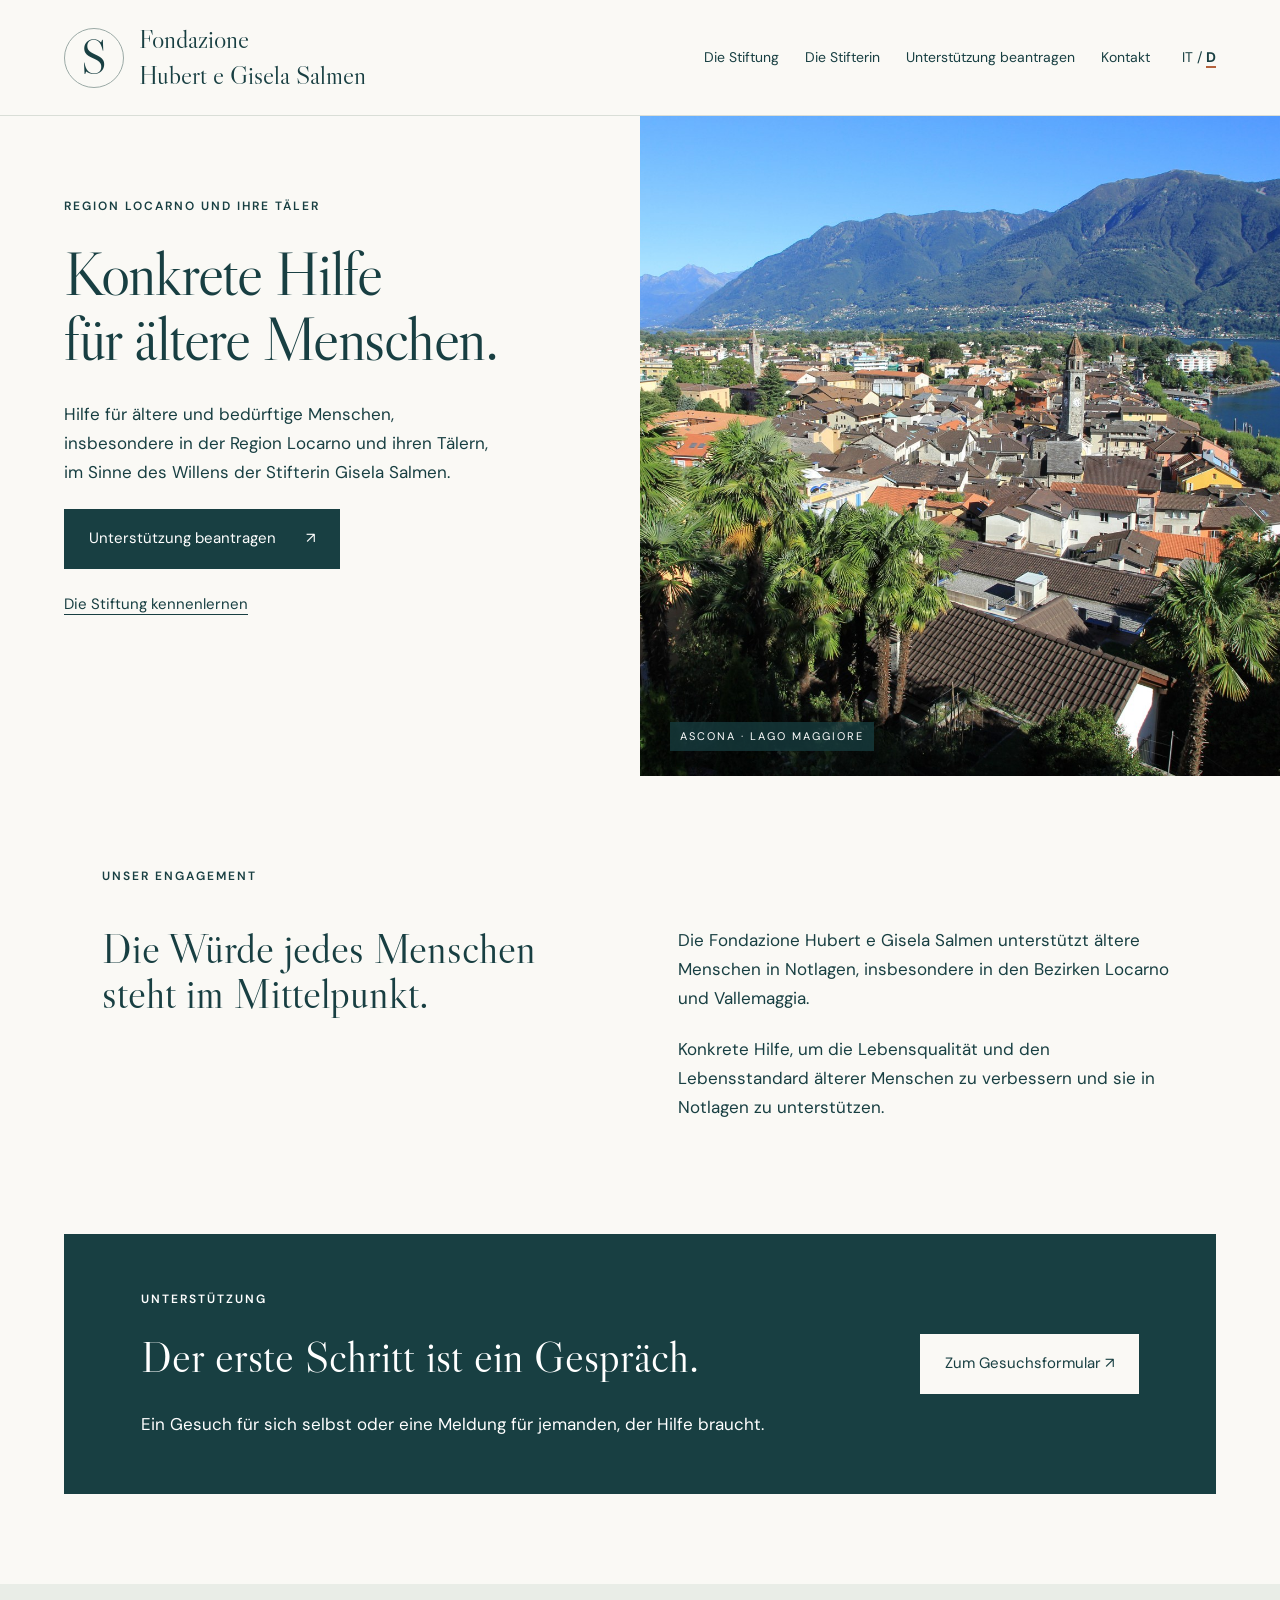
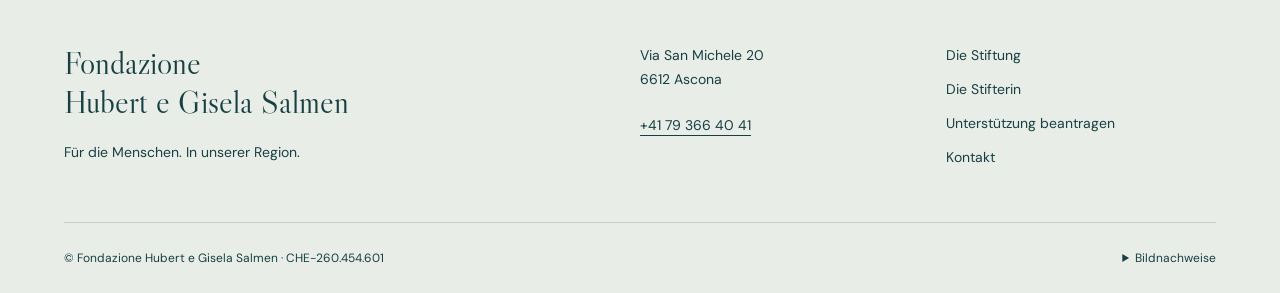
==== de/index.html @ 93e53511 "Add files via upload" ====
<!doctype html><html lang="de"><head><meta charset="utf-8"><meta name="viewport" content="width=device-width, initial-scale=1"><title>Stiftung Hubert e Gisela Salmen — Ascona</title><meta name="description" content="Unterstützung für ältere und bedürftige Menschen, insbesondere in den Bezirken Locarno und Vallemaggia."><link rel="icon" href="/assets/favicon.svg"><script src="/language.js"></script><link rel="stylesheet" href="/style.css?v=content-2"></head><body><a class="skip" href="#main">Zum Inhalt</a><header><a class="brand" href="/de/index.html?lang=de"><span class="monogram">S</span><span><span class="brand-title">Fondazione</span>Hubert e Gisela Salmen</span></a><nav aria-label="Hauptnavigation"><a href="/de/fondazione.html" >Die Stiftung</a><a href="/de/fondatrice.html" >Die Stifterin</a><a href="/de/sostegno.html" >Unterstützung beantragen</a><a href="/de/contatti.html" >Kontakt</a></nav><a class="language" href="/index.html" lang="it" aria-label="Italiano"><span class="">IT</span><span> / </span><span class="active">D</span></a></header><main id="main"><section class="hero"><div class="hero-copy"><p class="eyebrow">REGION LOCARNO UND IHRE TÄLER</p><h1>Konkrete Hilfe<br>für ältere Menschen.</h1><p>Hilfe für ältere und bedürftige Menschen, insbesondere in der Region Locarno und ihren Tälern, im Sinne des Willens der Stifterin Gisela Salmen.</p><a class="button" href="/de/sostegno.html">Unterstützung beantragen <span>↗</span></a><a class="text-link" href="/de/fondazione.html">Die Stiftung kennenlernen</a></div><figure><img src="/assets/ascona-panorama.jpg" alt="Panoramablick auf Asconas Uferpromenade"><figcaption>ASCONA · LAGO MAGGIORE</figcaption></figure></section><section class="intro"><p class="eyebrow">UNSER ENGAGEMENT</p><h2>Die Würde jedes Menschen<br>steht im Mittelpunkt.</h2><div><p>Die Fondazione Hubert e Gisela Salmen unterstützt ältere Menschen in Notlagen, insbesondere in den Bezirken Locarno und Vallemaggia.</p><p>Konkrete Hilfe, um die Lebensqualität und den Lebensstandard älterer Menschen zu verbessern und sie in Notlagen zu unterstützen.</p></div></section><section class="band"><div><p class="eyebrow">UNTERSTÜTZUNG</p><h2>Der erste Schritt ist ein Gespräch.</h2><p>Ein Gesuch für sich selbst oder eine Meldung für jemanden, der Hilfe braucht.</p></div><a class="button light" href="/de/sostegno.html">Zum Gesuchsformular ↗</a></section></main><footer><div><a class="footer-brand" href="/de/index.html?lang=de">Fondazione<br>Hubert e Gisela Salmen</a><p>Für die Menschen. In unserer Region.</p></div><div><p>Via San Michele 20<br>6612 Ascona</p><a href="tel:+41793664041">+41 79 366 40 41</a></div><div><a href="/de/fondazione.html">Die Stiftung</a><a href="/de/fondatrice.html">Die Stifterin</a><a href="/de/sostegno.html">Unterstützung beantragen</a><a href="/de/contatti.html">Kontakt</a></div><div class="footer-bottom"><span>© Fondazione Hubert e Gisela Salmen · CHE-260.454.601</span><details><summary>Bildnachweise</summary><p><a href="https://commons.wikimedia.org/wiki/File:Ascona_Panorama.jpg">Ascona Panorama</a> · BjoernEisbaer · <a href="https://creativecommons.org/licenses/by-sa/3.0/">CC BY-SA 3.0</a>. <a href="https://commons.wikimedia.org/wiki/File:Ascona_via_Borgo.jpg">Ascona via Borgo</a> · David Hunt · <a href="https://creativecommons.org/licenses/by/2.0/">CC BY 2.0</a>. Bilder im Layout beschnitten.</p></details></div></footer></body></html>
---- style.css ----
@import url('https://fonts.googleapis.com/css2?family=DM+Sans:wght@400;500;600;700&family=Libre+Caslon+Display&display=swap');
:root{--ink:#183f42;--paper:#faf9f5;--accent:#b4623c;--line:#d9ded7}*{box-sizing:border-box}body{margin:0;background:var(--paper);color:var(--ink);font-family:'DM Sans',Arial,sans-serif;font-size:17px;line-height:1.7}a{color:inherit;text-underline-offset:5px}header{min-height:116px;padding:24px 5%;display:flex;gap:32px;align-items:center;border-bottom:1px solid var(--line)}.brand{display:flex;align-items:center;gap:15px;text-decoration:none;font-family:'Libre Caslon Display',Georgia,serif;font-size:26px;line-height:1.2}.brand small{display:block;font-family:'DM Sans',sans-serif;font-size:10px;letter-spacing:3px;margin-bottom:6px}.monogram{font-size:47px;border:1px solid #9baaa6;border-radius:50%;width:60px;height:60px;text-align:center;line-height:58px}nav{display:flex;gap:26px;margin-left:auto}nav a{font-size:14px;text-decoration:none}nav a:hover,nav a[aria-current]{text-decoration:underline}.language{white-space:nowrap;font-size:14px;text-decoration:none}.language .active{font-weight:700;border-bottom:2px solid var(--accent)}.hero{display:grid;grid-template-columns:1fr 1fr;min-height:660px}.hero-copy{padding:80px 10% 65px}.eyebrow{font-size:12px;font-weight:600;letter-spacing:2px;margin:0 0 25px}h1,h2{font-family:'Libre Caslon Display',Georgia,serif;font-weight:400;line-height:1.05;margin:0 0 30px}h1{font-size:clamp(48px,4.8vw,78px);letter-spacing:-1.5px}h2{font-size:clamp(36px,3.3vw,52px)}h3{font-size:19px;font-weight:500}p{margin:0 0 22px}.hero-copy>p:not(.eyebrow){max-width:440px}.button{display:inline-flex;justify-content:space-between;gap:30px;align-items:center;background:var(--ink);color:white;padding:17px 25px;text-decoration:none;border:0;font:inherit;font-size:15px;cursor:pointer}.button:hover{background:#286064}.text-link{display:block;font-size:15px;margin-top:23px}.hero figure{margin:0;position:relative;min-height:540px}.hero img{width:100%;height:100%;position:absolute;object-fit:cover}.hero figcaption{position:absolute;bottom:25px;left:30px;color:white;font-size:11px;letter-spacing:2px;background:#183f42bd;padding:5px 10px}.intro{padding:90px 8%;display:grid;grid-template-columns:1fr 1fr;gap:15px 75px}.intro .eyebrow{grid-column:1/-1}.band{margin:0 5% 90px;padding:55px 6%;background:var(--ink);color:white;display:flex;align-items:center;justify-content:space-between;gap:30px}.band h2{font-size:44px}.band p:last-child{margin:0}.light{background:var(--paper);color:var(--ink);white-space:nowrap}.page-heading{padding:75px 8% 45px;border-bottom:1px solid var(--line)}.lead{font-size:21px;max-width:730px}.article{max-width:1060px;margin:auto;padding:65px 35px 90px}.article>h2{margin-top:45px}.facts{display:grid;grid-template-columns:1fr 1fr;gap:45px;padding:40px 0;margin:25px 0;border-top:1px solid var(--line);border-bottom:1px solid var(--line)}.facts strong{font-size:30px;font-weight:400}.members{display:grid;grid-template-columns:repeat(3,1fr);gap:32px;margin:40px 0}.member h3{margin:16px 0 0}.member p{font-size:14px}.initials{display:flex;width:80px;height:80px;border-radius:50%;background:#e6ebe5;align-items:center;justify-content:center;font-family:Georgia,serif;font-size:25px;color:#526762}.note{font-size:14px;color:#596961}.founder{padding:80px 8%;display:grid;grid-template-columns:1fr 1fr;gap:80px}.founder figure{margin:0}.founder img{width:100%;height:600px;object-fit:cover}.founder figcaption{font-size:13px;margin-top:12px}.contact-grid{display:grid;grid-template-columns:1fr 1fr;gap:80px;padding:70px 8% 100px}.contact-panel{padding:45px;background:#e8ede7}.instructions{margin-bottom:55px}form{border-top:1px solid var(--line);padding-top:40px}form h2{font-size:38px}label{display:block;font-size:15px;font-weight:500;margin:22px 0 8px}input,textarea{width:100%;border:1px solid #99aba3;background:white;padding:13px;color:var(--ink);font:inherit;border-radius:0}textarea{resize:vertical}.field-grid{display:grid;grid-template-columns:1fr 1fr;gap:0 24px}fieldset{border:0;padding:20px 0;margin:20px 0}legend{font-size:24px}.signature{height:57px;border-bottom:1px solid #99aba3}.council{margin:35px 0;padding:20px;border:1px solid var(--line)}summary{cursor:pointer}footer{padding:60px 5% 25px;background:#e9ede7;display:grid;grid-template-columns:2fr 1fr 1fr;gap:35px;font-size:14px}.footer-brand{font-family:'Libre Caslon Display',Georgia,serif;font-size:32px;text-decoration:none;line-height:1.2;display:block;margin-bottom:20px}footer>div:nth-child(3)>a{display:block;margin-bottom:10px;text-decoration:none}.footer-bottom{grid-column:1/-1;border-top:1px solid #c6cec5;padding-top:25px;display:flex;justify-content:space-between;gap:30px;font-size:12px}.footer-bottom details{max-width:450px}.skip{position:absolute;top:-100px}.skip:focus{top:0;background:white;z-index:3;padding:12px}:focus-visible{outline:3px solid var(--accent);outline-offset:5px}@media(max-width:1100px){header{flex-wrap:wrap;gap:18px}nav{order:3;width:100%;justify-content:center}.language{margin-left:auto}.hero-copy{padding:65px 9%}.band{align-items:flex-start;flex-direction:column}}@media(max-width:700px){body{font-size:16px}header{padding:20px 6%}.brand{font-size:21px}.monogram{width:45px;height:45px;line-height:43px;font-size:34px}nav{gap:10px 20px;flex-wrap:wrap;justify-content:flex-start}nav a{font-size:14px}.hero,.intro,.founder,.contact-grid{grid-template-columns:1fr}.hero-copy{padding:50px 7%}.hero figure{min-height:390px}.intro{padding:55px 7%;gap:10px}.band{margin-bottom:50px;padding:35px 7%}.page-heading{padding:50px 7% 25px}.article{padding:35px 7% 55px}.facts{grid-template-columns:1fr;gap:20px}.members{grid-template-columns:1fr 1fr;gap:20px}.founder{padding:50px 7%;gap:30px}.founder img{height:430px}.contact-grid{padding:45px 7%;gap:25px}.contact-panel{padding:30px}.field-grid{grid-template-columns:1fr}footer{grid-template-columns:1fr 1fr;padding:40px 7%}footer>div:first-child{grid-column:1/-1}.footer-bottom{flex-direction:column;gap:12px}h1{font-size:53px}.button{max-width:100%}}@media print{body{background:white;color:black;font:11pt Arial;line-height:1.4}header,footer,.page-heading,.instructions,.no-print,.skip{display:none!important}.article{padding:0;max-width:none}form{border:0;padding:0}form h2{font-size:23pt}label{margin-top:12px}input,textarea{color:black;padding:7px;border:1px solid #999;font-size:11pt}textarea{resize:none;min-height:70px;height:auto}fieldset,.field-grid>div,.council{break-inside:avoid}.council{margin:20px 0}h2,legend{break-after:avoid}.signature{height:35px}@page{margin:16mm}}

.portrait-frame,.member .initials{display:flex;width:min(160px,100%);height:auto;aspect-ratio:1/1;border-radius:50%;overflow:hidden;position:relative;flex-shrink:0}
.portrait-frame .member-photo{display:block;position:absolute;inset:0;width:100%;height:100%;max-width:none;object-fit:cover;object-position:center 22%}
.member .initials{font-size:36px}
.member-photo[src*="bruno-minder"]{transform:scale(1.6);transform-origin:50% 22%}

/* Compact, touch-friendly layouts for phones and small tablets. */
@media screen and (max-width: 700px){
 header{padding:16px 20px 12px;gap:14px;min-height:0;display:grid;grid-template-columns:minmax(0,1fr) auto}
 .brand{min-width:0;gap:10px;font-size:clamp(18px,4.7vw,22px)}
 .brand small{font-size:9px;letter-spacing:2px}.monogram{flex:0 0 40px;width:40px;height:40px;line-height:38px;font-size:31px}
 .language{margin:0;padding:10px 0 10px 8px;min-height:44px;display:flex;align-items:center;gap:4px}
 nav{grid-column:1/-1;display:grid;grid-template-columns:1fr 1fr;gap:4px 12px;margin:0;width:100%}
 nav a{display:flex;align-items:center;min-height:44px;line-height:1.35;padding:8px 0;font-size:14px}
 h1{font-size:clamp(36px,10.8vw,48px);line-height:1.08;letter-spacing:-.8px;margin-bottom:22px;overflow-wrap:anywhere}
 h2,.band h2,form h2{font-size:clamp(30px,8.2vw,38px);line-height:1.14;overflow-wrap:anywhere}
 .eyebrow{font-size:11px;letter-spacing:1.4px;margin-bottom:18px}
 .hero{min-height:0}.hero-copy{padding:32px 24px}.hero-copy>p:not(.eyebrow){margin-bottom:24px}
 .hero figure{min-height:0;height:clamp(230px,68vw,360px)}.hero img{object-position:60% center}
 .hero figcaption{left:20px;bottom:16px}
 .button{width:100%;min-height:50px;gap:14px;padding:14px 18px;font-size:16px;line-height:1.4;white-space:normal;text-align:left}
 .button span{flex-shrink:0}.text-link{padding:8px 0;line-height:1.5;margin-top:12px}
 .intro{padding:42px 24px;gap:0}.intro h2{margin-bottom:24px}
 .band{margin:0 16px 42px;padding:30px 24px;gap:24px}.band h2{margin-bottom:18px}
 .page-heading{padding:34px 24px 22px}.lead{font-size:18px;line-height:1.6}
 .article{padding:32px 24px 48px}.article>h2{margin-top:28px}.article p,.contact-grid p{overflow-wrap:anywhere}
 .facts{padding:24px 0;gap:20px}.facts p:last-child{margin-bottom:0}
 .members{grid-template-columns:repeat(2,minmax(0,1fr));gap:28px 18px;margin:28px 0}
 .member{min-width:0}.portrait-frame,.member .initials{width:min(128px,100%)}
 .member h3{font-size:17px;line-height:1.35;margin-top:12px;overflow-wrap:anywhere}.member p{margin:4px 0 0}
 .founder{padding:36px 24px;gap:24px}.founder img{height:340px}
 .contact-grid{padding:32px 24px 48px;gap:28px}.contact-panel{padding:26px 20px}
 .field-grid{gap:0}fieldset{min-width:0}legend{font-size:21px;max-width:100%}
 input,textarea{font-size:16px;min-height:48px}label{font-size:16px;line-height:1.5}
 .council{padding:16px}.council summary{min-height:44px;line-height:1.5}
 footer{padding:36px 24px 24px;gap:24px;grid-template-columns:1fr}
 footer>div{min-width:0}.footer-brand{font-size:29px}footer>div:nth-child(3){display:grid;grid-template-columns:1fr 1fr;gap:4px 16px}
 footer>div:nth-child(3)>a{min-height:44px;display:flex;align-items:center;margin:0;line-height:1.4}
 .footer-bottom{font-size:13px;gap:14px}.footer-bottom details{max-width:100%;overflow-wrap:anywhere}.footer-bottom summary{padding:10px 0;min-height:44px}
}
@media screen and (min-width:701px) and (max-width:900px){
 .hero-copy{padding:48px 28px}.hero h1{font-size:46px}.founder,.contact-grid{gap:32px}.band .light{white-space:normal}
}

.brand-title{display:block;font:inherit;letter-spacing:inherit;margin-bottom:4px}
.donations{margin:32px 0;padding:24px;border:1px solid var(--line);background:#e9ede7}
.donations h3{margin-top:0}.donations .iban{margin-bottom:0;font-size:20px;letter-spacing:1px}
@media screen and (max-width:700px){.brand-title{font-size:inherit}.donations{padding:20px}}
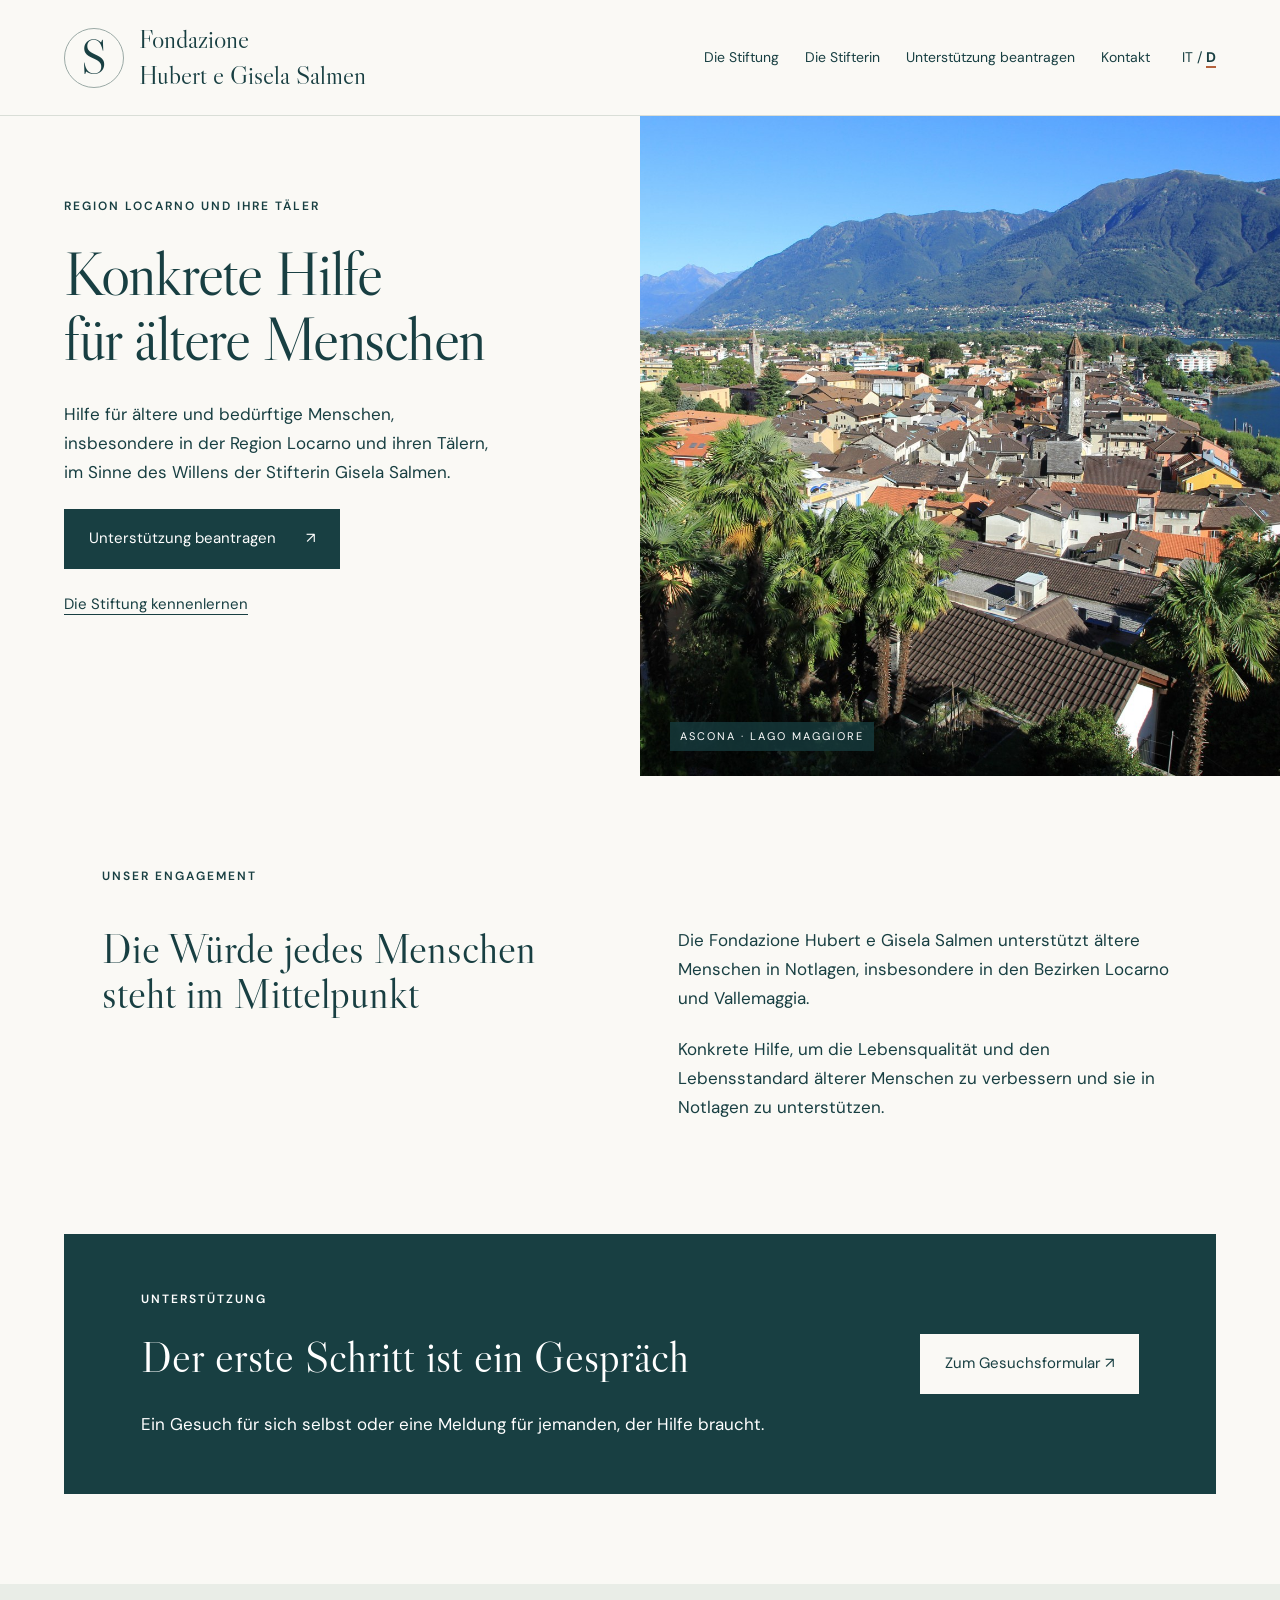
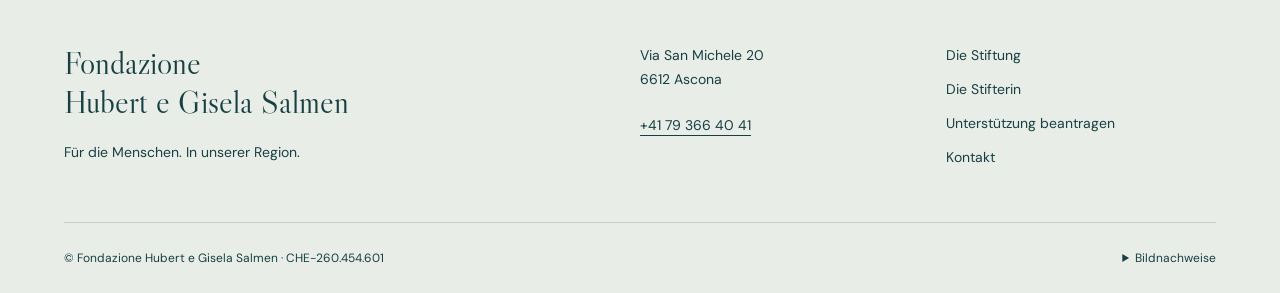
==== commit 0b687f8c: "Aggiorna testi e rimuove punteggiatura dai titoli" ====
--- a/de/index.html
+++ b/de/index.html
@@ -1 +1,173 @@
-<!doctype html><html lang="de"><head><meta charset="utf-8"><meta name="viewport" content="width=device-width, initial-scale=1"><title>Stiftung Hubert e Gisela Salmen — Ascona</title><meta name="description" content="Unterstützung für ältere und bedürftige Menschen, insbesondere in den Bezirken Locarno und Vallemaggia."><link rel="icon" href="/assets/favicon.svg"><script src="/language.js"></script><link rel="stylesheet" href="/style.css?v=content-2"></head><body><a class="skip" href="#main">Zum Inhalt</a><header><a class="brand" href="/de/index.html?lang=de"><span class="monogram">S</span><span><span class="brand-title">Fondazione</span>Hubert e Gisela Salmen</span></a><nav aria-label="Hauptnavigation"><a href="/de/fondazione.html" >Die Stiftung</a><a href="/de/fondatrice.html" >Die Stifterin</a><a href="/de/sostegno.html" >Unterstützung beantragen</a><a href="/de/contatti.html" >Kontakt</a></nav><a class="language" href="/index.html" lang="it" aria-label="Italiano"><span class="">IT</span><span> / </span><span class="active">D</span></a></header><main id="main"><section class="hero"><div class="hero-copy"><p class="eyebrow">REGION LOCARNO UND IHRE TÄLER</p><h1>Konkrete Hilfe<br>für ältere Menschen.</h1><p>Hilfe für ältere und bedürftige Menschen, insbesondere in der Region Locarno und ihren Tälern, im Sinne des Willens der Stifterin Gisela Salmen.</p><a class="button" href="/de/sostegno.html">Unterstützung beantragen <span>↗</span></a><a class="text-link" href="/de/fondazione.html">Die Stiftung kennenlernen</a></div><figure><img src="/assets/ascona-panorama.jpg" alt="Panoramablick auf Asconas Uferpromenade"><figcaption>ASCONA · LAGO MAGGIORE</figcaption></figure></section><section class="intro"><p class="eyebrow">UNSER ENGAGEMENT</p><h2>Die Würde jedes Menschen<br>steht im Mittelpunkt.</h2><div><p>Die Fondazione Hubert e Gisela Salmen unterstützt ältere Menschen in Notlagen, insbesondere in den Bezirken Locarno und Vallemaggia.</p><p>Konkrete Hilfe, um die Lebensqualität und den Lebensstandard älterer Menschen zu verbessern und sie in Notlagen zu unterstützen.</p></div></section><section class="band"><div><p class="eyebrow">UNTERSTÜTZUNG</p><h2>Der erste Schritt ist ein Gespräch.</h2><p>Ein Gesuch für sich selbst oder eine Meldung für jemanden, der Hilfe braucht.</p></div><a class="button light" href="/de/sostegno.html">Zum Gesuchsformular ↗</a></section></main><footer><div><a class="footer-brand" href="/de/index.html?lang=de">Fondazione<br>Hubert e Gisela Salmen</a><p>Für die Menschen. In unserer Region.</p></div><div><p>Via San Michele 20<br>6612 Ascona</p><a href="tel:+41793664041">+41 79 366 40 41</a></div><div><a href="/de/fondazione.html">Die Stiftung</a><a href="/de/fondatrice.html">Die Stifterin</a><a href="/de/sostegno.html">Unterstützung beantragen</a><a href="/de/contatti.html">Kontakt</a></div><div class="footer-bottom"><span>© Fondazione Hubert e Gisela Salmen · CHE-260.454.601</span><details><summary>Bildnachweise</summary><p><a href="https://commons.wikimedia.org/wiki/File:Ascona_Panorama.jpg">Ascona Panorama</a> · BjoernEisbaer · <a href="https://creativecommons.org/licenses/by-sa/3.0/">CC BY-SA 3.0</a>. <a href="https://commons.wikimedia.org/wiki/File:Ascona_via_Borgo.jpg">Ascona via Borgo</a> · David Hunt · <a href="https://creativecommons.org/licenses/by/2.0/">CC BY 2.0</a>. Bilder im Layout beschnitten.</p></details></div></footer></body></html>+<!doctype html>
+<html lang="de">
+<head>
+  <meta charset="utf-8">
+  <meta name="viewport" content="width=device-width, initial-scale=1">
+  <meta name="robots" content="noindex">
+  <meta
+    name="description"
+    content="Unterstützung für ältere und bedürftige Menschen, insbesondere in den Bezirken Locarno und Vallemaggia."
+  >
+
+  <title>Stiftung Hubert e Gisela Salmen — Ascona</title>
+
+  <link rel="icon" href="/assets/favicon.svg">
+
+  <script src="/language.js"></script>
+
+  <link rel="stylesheet" href="/style.css?v=content-2">
+</head>
+
+<body>
+  <a class="skip" href="#main">Zum Inhalt</a>
+
+  <header>
+    <a class="brand" href="/de/index.html?lang=de">
+      <span class="monogram">S</span>
+      <span>
+        <span class="brand-title">Fondazione</span>
+        Hubert e Gisela Salmen
+      </span>
+    </a>
+
+    <nav aria-label="Hauptnavigation">
+      <a href="/de/fondazione.html">Die Stiftung</a>
+      <a href="/de/fondatrice.html">Die Stifterin</a>
+      <a href="/de/sostegno.html">Unterstützung beantragen</a>
+      <a href="/de/contatti.html">Kontakt</a>
+    </nav>
+
+    <a
+      class="language"
+      href="/index.html"
+      lang="it"
+      aria-label="Italiano"
+    >
+      <span>IT</span>
+      <span> / </span>
+      <span class="active">D</span>
+    </a>
+  </header>
+
+  <main id="main">
+    <section class="hero">
+      <div class="hero-copy">
+        <p class="eyebrow">REGION LOCARNO UND IHRE TÄLER</p>
+
+        <h1>Konkrete Hilfe<br>für ältere Menschen</h1>
+
+        <p>
+          Hilfe für ältere und bedürftige Menschen, insbesondere
+          in der Region Locarno und ihren Tälern, im Sinne des
+          Willens der Stifterin Gisela Salmen.
+        </p>
+
+        <a class="button" href="/de/sostegno.html">
+          Unterstützung beantragen <span>↗</span>
+        </a>
+
+        <a class="text-link" href="/de/fondazione.html">
+          Die Stiftung kennenlernen
+        </a>
+      </div>
+
+      <figure>
+        <img
+          src="/assets/ascona-panorama.jpg"
+          alt="Panoramablick auf Asconas Uferpromenade"
+        >
+        <figcaption>ASCONA · LAGO MAGGIORE</figcaption>
+      </figure>
+    </section>
+
+    <section class="intro">
+      <p class="eyebrow">UNSER ENGAGEMENT</p>
+
+      <h2>Die Würde jedes Menschen<br>steht im Mittelpunkt</h2>
+
+      <div>
+        <p>
+          Die Fondazione Hubert e Gisela Salmen unterstützt ältere
+          Menschen in Notlagen, insbesondere in den Bezirken Locarno
+          und Vallemaggia.
+        </p>
+
+        <p>
+          Konkrete Hilfe, um die Lebensqualität und den Lebensstandard
+          älterer Menschen zu verbessern und sie in Notlagen
+          zu unterstützen.
+        </p>
+      </div>
+    </section>
+
+    <section class="band">
+      <div>
+        <p class="eyebrow">UNTERSTÜTZUNG</p>
+        <h2>Der erste Schritt ist ein Gespräch</h2>
+
+        <p>
+          Ein Gesuch für sich selbst oder eine Meldung für jemanden,
+          der Hilfe braucht.
+        </p>
+      </div>
+
+      <a class="button light" href="/de/sostegno.html">
+        Zum Gesuchsformular ↗
+      </a>
+    </section>
+  </main>
+
+  <footer>
+    <div>
+      <a class="footer-brand" href="/de/index.html?lang=de">
+        Fondazione<br>
+        Hubert e Gisela Salmen
+      </a>
+      <p>Für die Menschen. In unserer Region.</p>
+    </div>
+
+    <div>
+      <p>
+        Via San Michele 20<br>
+        6612 Ascona
+      </p>
+      <a href="tel:+41793664041">+41 79 366 40 41</a>
+    </div>
+
+    <div>
+      <a href="/de/fondazione.html">Die Stiftung</a>
+      <a href="/de/fondatrice.html">Die Stifterin</a>
+      <a href="/de/sostegno.html">Unterstützung beantragen</a>
+      <a href="/de/contatti.html">Kontakt</a>
+    </div>
+
+    <div class="footer-bottom">
+      <span>
+        © Fondazione Hubert e Gisela Salmen · CHE-260.454.601
+      </span>
+
+      <details>
+        <summary>Bildnachweise</summary>
+
+        <p>
+          <a href="https://commons.wikimedia.org/wiki/File:Ascona_Panorama.jpg">
+            Ascona Panorama
+          </a>
+          · BjoernEisbaer ·
+          <a href="https://creativecommons.org/licenses/by-sa/3.0/">
+            CC BY-SA 3.0
+          </a>.
+          <a href="https://commons.wikimedia.org/wiki/File:Ascona_via_Borgo.jpg">
+            Ascona via Borgo
+          </a>
+          · David Hunt ·
+          <a href="https://creativecommons.org/licenses/by/2.0/">
+            CC BY 2.0
+          </a>.
+          Bilder im Layout beschnitten.
+        </p>
+      </details>
+    </div>
+  </footer>
+</body>
+</html>
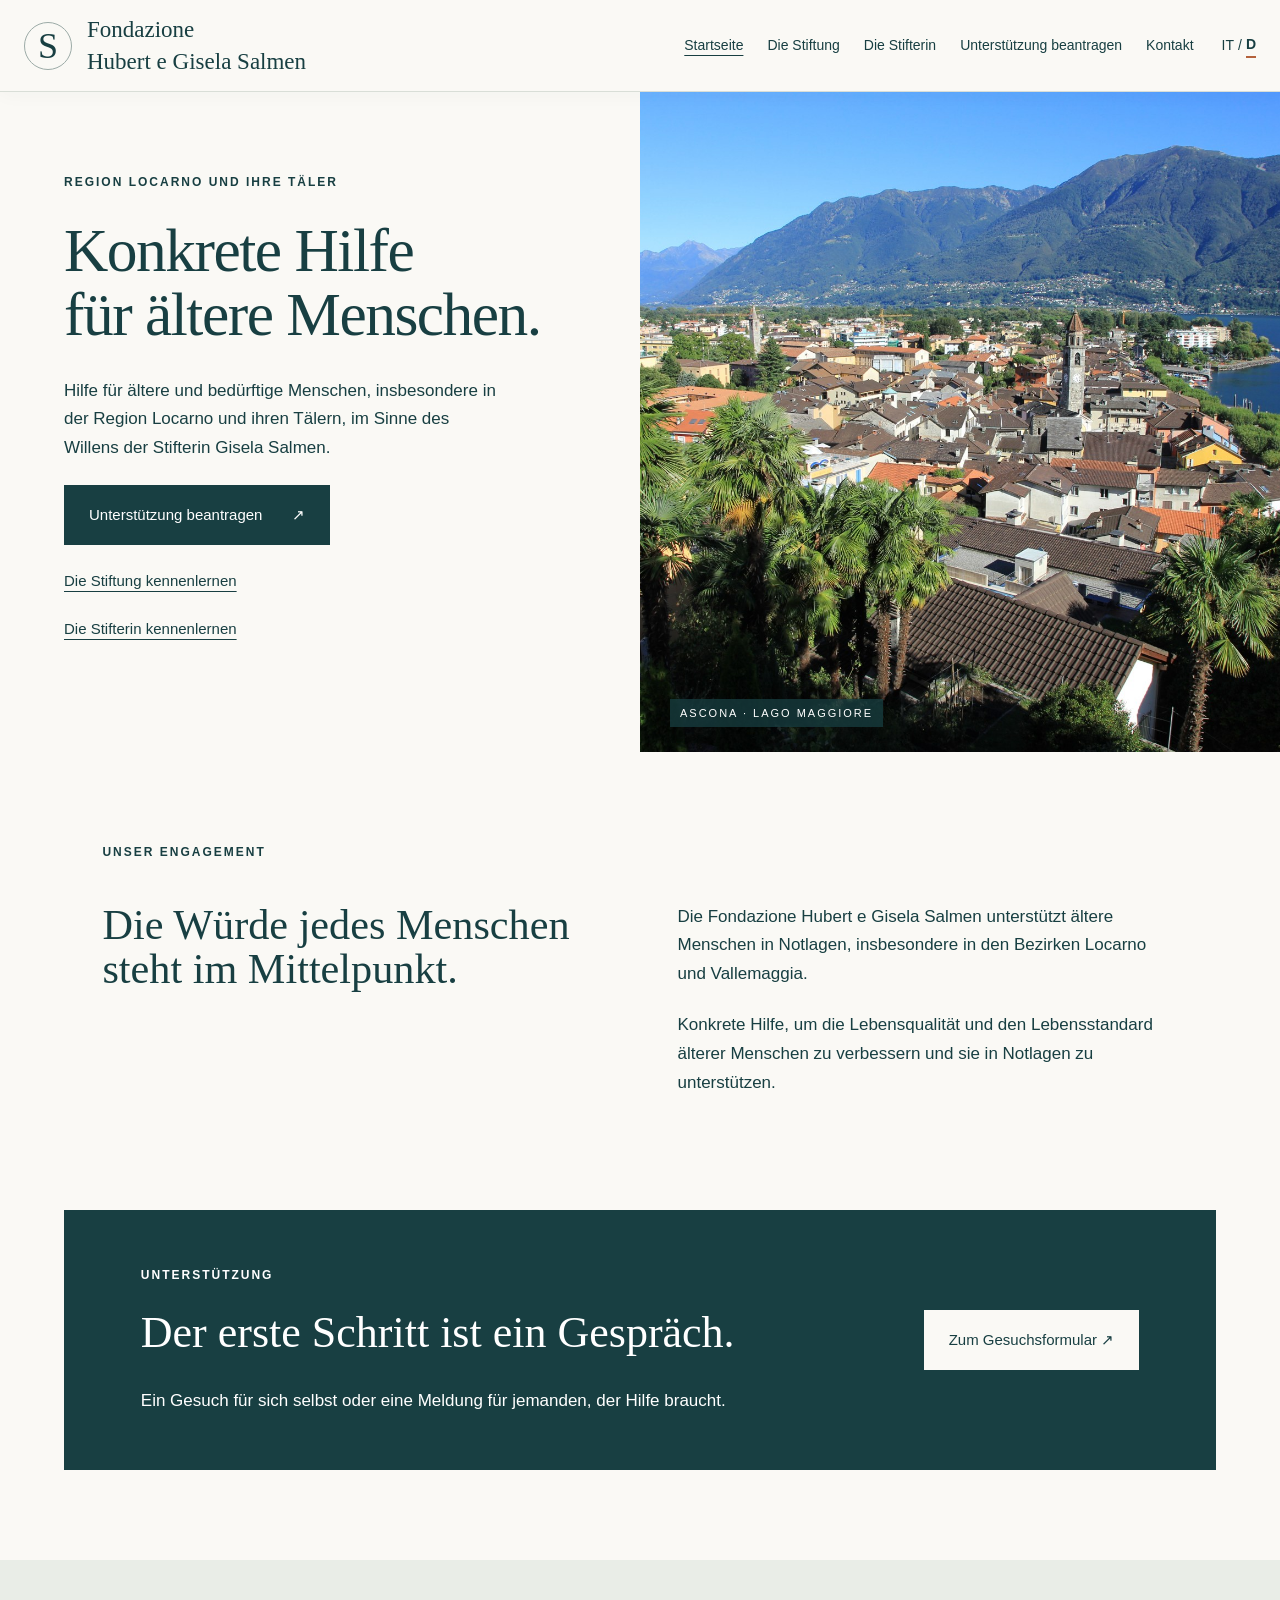
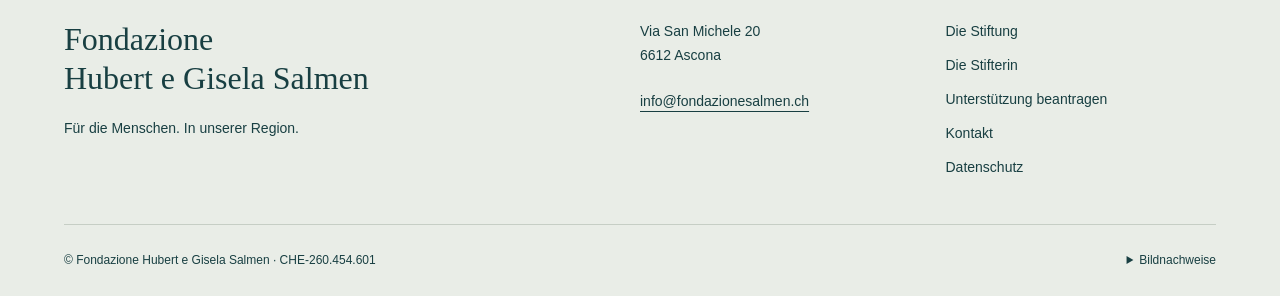
==== commit 8a5404d9: "Update bilingual foundation website preview" ====
--- a/de/index.html
+++ b/de/index.html
@@ -1,173 +1 @@
-<!doctype html>
-<html lang="de">
-<head>
-  <meta charset="utf-8">
-  <meta name="viewport" content="width=device-width, initial-scale=1">
-  <meta name="robots" content="noindex">
-  <meta
-    name="description"
-    content="Unterstützung für ältere und bedürftige Menschen, insbesondere in den Bezirken Locarno und Vallemaggia."
-  >
-
-  <title>Stiftung Hubert e Gisela Salmen — Ascona</title>
-
-  <link rel="icon" href="/assets/favicon.svg">
-
-  <script src="/language.js"></script>
-
-  <link rel="stylesheet" href="/style.css?v=content-2">
-</head>
-
-<body>
-  <a class="skip" href="#main">Zum Inhalt</a>
-
-  <header>
-    <a class="brand" href="/de/index.html?lang=de">
-      <span class="monogram">S</span>
-      <span>
-        <span class="brand-title">Fondazione</span>
-        Hubert e Gisela Salmen
-      </span>
-    </a>
-
-    <nav aria-label="Hauptnavigation">
-      <a href="/de/fondazione.html">Die Stiftung</a>
-      <a href="/de/fondatrice.html">Die Stifterin</a>
-      <a href="/de/sostegno.html">Unterstützung beantragen</a>
-      <a href="/de/contatti.html">Kontakt</a>
-    </nav>
-
-    <a
-      class="language"
-      href="/index.html"
-      lang="it"
-      aria-label="Italiano"
-    >
-      <span>IT</span>
-      <span> / </span>
-      <span class="active">D</span>
-    </a>
-  </header>
-
-  <main id="main">
-    <section class="hero">
-      <div class="hero-copy">
-        <p class="eyebrow">REGION LOCARNO UND IHRE TÄLER</p>
-
-        <h1>Konkrete Hilfe<br>für ältere Menschen</h1>
-
-        <p>
-          Hilfe für ältere und bedürftige Menschen, insbesondere
-          in der Region Locarno und ihren Tälern, im Sinne des
-          Willens der Stifterin Gisela Salmen.
-        </p>
-
-        <a class="button" href="/de/sostegno.html">
-          Unterstützung beantragen <span>↗</span>
-        </a>
-
-        <a class="text-link" href="/de/fondazione.html">
-          Die Stiftung kennenlernen
-        </a>
-      </div>
-
-      <figure>
-        <img
-          src="/assets/ascona-panorama.jpg"
-          alt="Panoramablick auf Asconas Uferpromenade"
-        >
-        <figcaption>ASCONA · LAGO MAGGIORE</figcaption>
-      </figure>
-    </section>
-
-    <section class="intro">
-      <p class="eyebrow">UNSER ENGAGEMENT</p>
-
-      <h2>Die Würde jedes Menschen<br>steht im Mittelpunkt</h2>
-
-      <div>
-        <p>
-          Die Fondazione Hubert e Gisela Salmen unterstützt ältere
-          Menschen in Notlagen, insbesondere in den Bezirken Locarno
-          und Vallemaggia.
-        </p>
-
-        <p>
-          Konkrete Hilfe, um die Lebensqualität und den Lebensstandard
-          älterer Menschen zu verbessern und sie in Notlagen
-          zu unterstützen.
-        </p>
-      </div>
-    </section>
-
-    <section class="band">
-      <div>
-        <p class="eyebrow">UNTERSTÜTZUNG</p>
-        <h2>Der erste Schritt ist ein Gespräch</h2>
-
-        <p>
-          Ein Gesuch für sich selbst oder eine Meldung für jemanden,
-          der Hilfe braucht.
-        </p>
-      </div>
-
-      <a class="button light" href="/de/sostegno.html">
-        Zum Gesuchsformular ↗
-      </a>
-    </section>
-  </main>
-
-  <footer>
-    <div>
-      <a class="footer-brand" href="/de/index.html?lang=de">
-        Fondazione<br>
-        Hubert e Gisela Salmen
-      </a>
-      <p>Für die Menschen. In unserer Region.</p>
-    </div>
-
-    <div>
-      <p>
-        Via San Michele 20<br>
-        6612 Ascona
-      </p>
-      <a href="tel:+41793664041">+41 79 366 40 41</a>
-    </div>
-
-    <div>
-      <a href="/de/fondazione.html">Die Stiftung</a>
-      <a href="/de/fondatrice.html">Die Stifterin</a>
-      <a href="/de/sostegno.html">Unterstützung beantragen</a>
-      <a href="/de/contatti.html">Kontakt</a>
-    </div>
-
-    <div class="footer-bottom">
-      <span>
-        © Fondazione Hubert e Gisela Salmen · CHE-260.454.601
-      </span>
-
-      <details>
-        <summary>Bildnachweise</summary>
-
-        <p>
-          <a href="https://commons.wikimedia.org/wiki/File:Ascona_Panorama.jpg">
-            Ascona Panorama
-          </a>
-          · BjoernEisbaer ·
-          <a href="https://creativecommons.org/licenses/by-sa/3.0/">
-            CC BY-SA 3.0
-          </a>.
-          <a href="https://commons.wikimedia.org/wiki/File:Ascona_via_Borgo.jpg">
-            Ascona via Borgo
-          </a>
-          · David Hunt ·
-          <a href="https://creativecommons.org/licenses/by/2.0/">
-            CC BY 2.0
-          </a>.
-          Bilder im Layout beschnitten.
-        </p>
-      </details>
-    </div>
-  </footer>
-</body>
-</html>
+<!doctype html><html lang="de"><head><meta charset="utf-8"><meta name="robots" content="noindex, nofollow, noarchive"><meta name="viewport" content="width=device-width, initial-scale=1"><title>Stiftung Hubert e Gisela Salmen — Ascona</title><meta name="description" content="Unterstützung für ältere und bedürftige Menschen, insbesondere in den Bezirken Locarno und Vallemaggia."><link rel="icon" href="/assets/favicon.svg"><script src="/language.js"></script><link rel="stylesheet" href="/style.css?v=privacy-menu-1"><script src="/site-ui.js?v=3" defer></script></head><body><a class="skip" href="#main">Zum Inhalt</a><header class="site-header"><a class="brand" href="/de/index.html?lang=de"><span class="monogram">S</span><span class="brand-full"><span class="brand-title">Fondazione</span>Hubert e Gisela Salmen</span><span class="brand-compact">Fondazione<br>Salmen</span></a><nav id="site-navigation" aria-label="Hauptnavigation"><a href="/de/index.html?lang=de" aria-current="page">Startseite</a><a href="/de/fondazione.html" >Die Stiftung</a><a href="/de/fondatrice.html" >Die Stifterin</a><a href="/de/sostegno.html" >Unterstützung beantragen</a><a href="/de/contatti.html" >Kontakt</a></nav><a class="language" href="/index.html" lang="it" aria-label="Italiano"><span class="">IT</span><span> / </span><span class="active">D</span></a><button class="menu-toggle" type="button" aria-controls="site-navigation" aria-expanded="false" aria-label="Menu"><span></span><span></span><span></span></button></header><main id="main"><section class="hero"><div class="hero-copy"><p class="eyebrow">REGION LOCARNO UND IHRE TÄLER</p><h1>Konkrete Hilfe<br>für ältere Menschen.</h1><p>Hilfe für ältere und bedürftige Menschen, insbesondere in der Region Locarno und ihren Tälern, im Sinne des Willens der Stifterin Gisela Salmen.</p><a class="button" href="/de/sostegno.html">Unterstützung beantragen <span>↗</span></a><a class="text-link" href="/de/fondazione.html">Die Stiftung kennenlernen</a><a class="text-link" href="/de/fondatrice.html">Die Stifterin kennenlernen</a></div><figure><img src="/assets/ascona-panorama.jpg" alt="Panoramablick auf Asconas Uferpromenade"><figcaption>ASCONA · LAGO MAGGIORE</figcaption></figure></section><section class="intro"><p class="eyebrow">UNSER ENGAGEMENT</p><h2>Die Würde jedes Menschen<br>steht im Mittelpunkt.</h2><div><p>Die Fondazione Hubert e Gisela Salmen unterstützt ältere Menschen in Notlagen, insbesondere in den Bezirken Locarno und Vallemaggia.</p><p>Konkrete Hilfe, um die Lebensqualität und den Lebensstandard älterer Menschen zu verbessern und sie in Notlagen zu unterstützen.</p></div></section><section class="band"><div><p class="eyebrow">UNTERSTÜTZUNG</p><h2>Der erste Schritt ist ein Gespräch.</h2><p>Ein Gesuch für sich selbst oder eine Meldung für jemanden, der Hilfe braucht.</p></div><a class="button light" href="/de/sostegno.html">Zum Gesuchsformular ↗</a></section></main><footer><div><a class="footer-brand" href="/de/index.html?lang=de">Fondazione<br>Hubert e Gisela Salmen</a><p>Für die Menschen. In unserer Region.</p></div><div><p>Via San Michele 20<br>6612 Ascona</p><a href="mailto:info@fondazionesalmen.ch">info@fondazionesalmen.ch</a></div><div><a href="/de/fondazione.html">Die Stiftung</a><a href="/de/fondatrice.html">Die Stifterin</a><a href="/de/sostegno.html">Unterstützung beantragen</a><a href="/de/contatti.html">Kontakt</a><a href="/de/privacy.html">Datenschutz</a></div><div class="footer-bottom"><span>© Fondazione Hubert e Gisela Salmen · CHE-260.454.601</span><details><summary>Bildnachweise</summary><p><a href="https://commons.wikimedia.org/wiki/File:Ascona_Panorama.jpg">Ascona Panorama</a> · BjoernEisbaer · <a href="https://creativecommons.org/licenses/by-sa/3.0/">CC BY-SA 3.0</a>. Historische Fotos sowie Porträts von Gisela, Hubert, Elvezio Lorenzetti, Bruno Minder und Peter Münch wurden der Stiftung zur Verfügung gestellt. Die übrigen Fotos der Stiftungsratsmitglieder stammen von deren jeweiligen beruflichen Webseiten. Bilder im Layout beschnitten.</p></details></div></footer></body></html>
--- a/style.css
+++ b/style.css
@@ -1,10 +1,8 @@
-@import url('https://fonts.googleapis.com/css2?family=DM+Sans:wght@400;500;600;700&family=Libre+Caslon+Display&display=swap');
 :root{--ink:#183f42;--paper:#faf9f5;--accent:#b4623c;--line:#d9ded7}*{box-sizing:border-box}body{margin:0;background:var(--paper);color:var(--ink);font-family:'DM Sans',Arial,sans-serif;font-size:17px;line-height:1.7}a{color:inherit;text-underline-offset:5px}header{min-height:116px;padding:24px 5%;display:flex;gap:32px;align-items:center;border-bottom:1px solid var(--line)}.brand{display:flex;align-items:center;gap:15px;text-decoration:none;font-family:'Libre Caslon Display',Georgia,serif;font-size:26px;line-height:1.2}.brand small{display:block;font-family:'DM Sans',sans-serif;font-size:10px;letter-spacing:3px;margin-bottom:6px}.monogram{font-size:47px;border:1px solid #9baaa6;border-radius:50%;width:60px;height:60px;text-align:center;line-height:58px}nav{display:flex;gap:26px;margin-left:auto}nav a{font-size:14px;text-decoration:none}nav a:hover,nav a[aria-current]{text-decoration:underline}.language{white-space:nowrap;font-size:14px;text-decoration:none}.language .active{font-weight:700;border-bottom:2px solid var(--accent)}.hero{display:grid;grid-template-columns:1fr 1fr;min-height:660px}.hero-copy{padding:80px 10% 65px}.eyebrow{font-size:12px;font-weight:600;letter-spacing:2px;margin:0 0 25px}h1,h2{font-family:'Libre Caslon Display',Georgia,serif;font-weight:400;line-height:1.05;margin:0 0 30px}h1{font-size:clamp(48px,4.8vw,78px);letter-spacing:-1.5px}h2{font-size:clamp(36px,3.3vw,52px)}h3{font-size:19px;font-weight:500}p{margin:0 0 22px}.hero-copy>p:not(.eyebrow){max-width:440px}.button{display:inline-flex;justify-content:space-between;gap:30px;align-items:center;background:var(--ink);color:white;padding:17px 25px;text-decoration:none;border:0;font:inherit;font-size:15px;cursor:pointer}.button:hover{background:#286064}.text-link{display:block;font-size:15px;margin-top:23px}.hero figure{margin:0;position:relative;min-height:540px}.hero img{width:100%;height:100%;position:absolute;object-fit:cover}.hero figcaption{position:absolute;bottom:25px;left:30px;color:white;font-size:11px;letter-spacing:2px;background:#183f42bd;padding:5px 10px}.intro{padding:90px 8%;display:grid;grid-template-columns:1fr 1fr;gap:15px 75px}.intro .eyebrow{grid-column:1/-1}.band{margin:0 5% 90px;padding:55px 6%;background:var(--ink);color:white;display:flex;align-items:center;justify-content:space-between;gap:30px}.band h2{font-size:44px}.band p:last-child{margin:0}.light{background:var(--paper);color:var(--ink);white-space:nowrap}.page-heading{padding:75px 8% 45px;border-bottom:1px solid var(--line)}.lead{font-size:21px;max-width:730px}.article{max-width:1060px;margin:auto;padding:65px 35px 90px}.article>h2{margin-top:45px}.facts{display:grid;grid-template-columns:1fr 1fr;gap:45px;padding:40px 0;margin:25px 0;border-top:1px solid var(--line);border-bottom:1px solid var(--line)}.facts strong{font-size:30px;font-weight:400}.members{display:grid;grid-template-columns:repeat(3,1fr);gap:32px;margin:40px 0}.member h3{margin:16px 0 0}.member p{font-size:14px}.initials{display:flex;width:80px;height:80px;border-radius:50%;background:#e6ebe5;align-items:center;justify-content:center;font-family:Georgia,serif;font-size:25px;color:#526762}.note{font-size:14px;color:#596961}.founder{padding:80px 8%;display:grid;grid-template-columns:1fr 1fr;gap:80px}.founder figure{margin:0}.founder img{width:100%;height:600px;object-fit:cover}.founder figcaption{font-size:13px;margin-top:12px}.contact-grid{display:grid;grid-template-columns:1fr 1fr;gap:80px;padding:70px 8% 100px}.contact-panel{padding:45px;background:#e8ede7}.instructions{margin-bottom:55px}form{border-top:1px solid var(--line);padding-top:40px}form h2{font-size:38px}label{display:block;font-size:15px;font-weight:500;margin:22px 0 8px}input,textarea{width:100%;border:1px solid #99aba3;background:white;padding:13px;color:var(--ink);font:inherit;border-radius:0}textarea{resize:vertical}.field-grid{display:grid;grid-template-columns:1fr 1fr;gap:0 24px}fieldset{border:0;padding:20px 0;margin:20px 0}legend{font-size:24px}.signature{height:57px;border-bottom:1px solid #99aba3}.council{margin:35px 0;padding:20px;border:1px solid var(--line)}summary{cursor:pointer}footer{padding:60px 5% 25px;background:#e9ede7;display:grid;grid-template-columns:2fr 1fr 1fr;gap:35px;font-size:14px}.footer-brand{font-family:'Libre Caslon Display',Georgia,serif;font-size:32px;text-decoration:none;line-height:1.2;display:block;margin-bottom:20px}footer>div:nth-child(3)>a{display:block;margin-bottom:10px;text-decoration:none}.footer-bottom{grid-column:1/-1;border-top:1px solid #c6cec5;padding-top:25px;display:flex;justify-content:space-between;gap:30px;font-size:12px}.footer-bottom details{max-width:450px}.skip{position:absolute;top:-100px}.skip:focus{top:0;background:white;z-index:3;padding:12px}:focus-visible{outline:3px solid var(--accent);outline-offset:5px}@media(max-width:1100px){header{flex-wrap:wrap;gap:18px}nav{order:3;width:100%;justify-content:center}.language{margin-left:auto}.hero-copy{padding:65px 9%}.band{align-items:flex-start;flex-direction:column}}@media(max-width:700px){body{font-size:16px}header{padding:20px 6%}.brand{font-size:21px}.monogram{width:45px;height:45px;line-height:43px;font-size:34px}nav{gap:10px 20px;flex-wrap:wrap;justify-content:flex-start}nav a{font-size:14px}.hero,.intro,.founder,.contact-grid{grid-template-columns:1fr}.hero-copy{padding:50px 7%}.hero figure{min-height:390px}.intro{padding:55px 7%;gap:10px}.band{margin-bottom:50px;padding:35px 7%}.page-heading{padding:50px 7% 25px}.article{padding:35px 7% 55px}.facts{grid-template-columns:1fr;gap:20px}.members{grid-template-columns:1fr 1fr;gap:20px}.founder{padding:50px 7%;gap:30px}.founder img{height:430px}.contact-grid{padding:45px 7%;gap:25px}.contact-panel{padding:30px}.field-grid{grid-template-columns:1fr}footer{grid-template-columns:1fr 1fr;padding:40px 7%}footer>div:first-child{grid-column:1/-1}.footer-bottom{flex-direction:column;gap:12px}h1{font-size:53px}.button{max-width:100%}}@media print{body{background:white;color:black;font:11pt Arial;line-height:1.4}header,footer,.page-heading,.instructions,.no-print,.skip{display:none!important}.article{padding:0;max-width:none}form{border:0;padding:0}form h2{font-size:23pt}label{margin-top:12px}input,textarea{color:black;padding:7px;border:1px solid #999;font-size:11pt}textarea{resize:none;min-height:70px;height:auto}fieldset,.field-grid>div,.council{break-inside:avoid}.council{margin:20px 0}h2,legend{break-after:avoid}.signature{height:35px}@page{margin:16mm}}
 
 .portrait-frame,.member .initials{display:flex;width:min(160px,100%);height:auto;aspect-ratio:1/1;border-radius:50%;overflow:hidden;position:relative;flex-shrink:0}
 .portrait-frame .member-photo{display:block;position:absolute;inset:0;width:100%;height:100%;max-width:none;object-fit:cover;object-position:center 22%}
 .member .initials{font-size:36px}
-.member-photo[src*="bruno-minder"]{transform:scale(1.6);transform-origin:50% 22%}
 
 /* Compact, touch-friendly layouts for phones and small tablets. */
 @media screen and (max-width: 700px){
@@ -48,3 +46,24 @@
 .donations{margin:32px 0;padding:24px;border:1px solid var(--line);background:#e9ede7}
 .donations h3{margin-top:0}.donations .iban{margin-bottom:0;font-size:20px;letter-spacing:1px}
 @media screen and (max-width:700px){.brand-title{font-size:inherit}.donations{padding:20px}}
+
+/* Persistent navigation, compact on tablets and phones. */
+html{scroll-padding-top:115px}.site-header{position:sticky;top:0;z-index:50;min-height:92px;padding:16px max(24px,calc((100vw - 1360px)/2));background:rgba(250,249,245,.97);box-shadow:0 3px 18px #183f4208;gap:28px}.site-header .brand{font-size:23px}.site-header .monogram{width:48px;height:48px;line-height:46px;font-size:36px}.brand-compact,.menu-toggle{display:none}.skip:focus{z-index:100}.site-header nav{gap:24px}.site-header .language{min-height:44px;display:flex;align-items:center;gap:4px}
+@media screen and (max-width:1100px){
+ html{scroll-padding-top:84px}.site-header{display:grid;grid-template-columns:minmax(0,1fr) auto auto;gap:12px;min-height:68px;padding:10px 24px}.site-header .brand{font-size:21px;gap:0}.site-header .brand-full,.site-header .monogram{display:none}.site-header .brand-compact{display:block;font-size:20px;line-height:1.05}.site-header .language{grid-column:2;grid-row:1;padding:0;margin:0;font-size:13px}.menu-ready .menu-toggle{display:flex;grid-column:3;grid-row:1;flex-direction:column;justify-content:center;align-items:center;gap:5px;width:44px;height:44px;border:1px solid var(--line);background:transparent;color:var(--ink);border-radius:50%;cursor:pointer}.menu-toggle span{display:block;width:18px;height:1.5px;background:currentColor}.menu-open .menu-toggle span:nth-child(1){transform:translateY(6.5px) rotate(45deg)}.menu-open .menu-toggle span:nth-child(2){opacity:0}.menu-open .menu-toggle span:nth-child(3){transform:translateY(-6.5px) rotate(-45deg)}
+ .site-header nav{grid-column:1/-1;grid-row:2;margin:0;display:grid;grid-template-columns:1fr 1fr;gap:8px 20px;width:100%}.site-header nav a{padding:12px 0;line-height:1.4;min-height:44px}.menu-ready nav{display:none}.menu-ready.menu-open nav{display:grid;position:absolute;left:0;right:0;top:100%;padding:18px 24px 24px;background:var(--paper);border-bottom:1px solid var(--line);box-shadow:0 14px 22px #183f4212;max-height:calc(100dvh - 68px);overflow:auto}
+}
+@media screen and (max-width:380px){.site-header{padding:10px 16px;gap:8px}.site-header .brand-compact{font-size:19px}.site-header nav{grid-template-columns:1fr}}
+
+/* Photographs accompany each chapter; their original proportions are preserved. */
+.biography{max-width:1320px;margin:auto;padding:56px 48px 88px}.story-row{display:grid;grid-template-columns:minmax(0,1.1fr) minmax(0,1fr);gap:clamp(40px,6vw,96px);align-items:center;padding:64px 0;border-top:1px solid var(--line)}.story-row:first-child{border:0;padding-top:0}.story-copy{max-width:600px}.story-copy p{line-height:1.8}.story-opening h1{font-size:clamp(52px,5.7vw,82px)}.story-opening .lead{font-size:23px;line-height:1.5}.story-opening>figure{max-width:420px;justify-self:center;width:100%}.biography figure{margin:0;min-width:0}.biography img{display:block;width:100%;height:auto}.biography figcaption{font-size:13px;line-height:1.5;color:#596961;margin-top:12px}.story-reverse .story-copy{grid-column:2;grid-row:1}.story-reverse>figure{grid-column:1;grid-row:1;max-width:420px;width:100%;justify-self:center}.story-portraits{display:grid;grid-template-columns:repeat(2,minmax(0,1fr));gap:20px;align-items:start}.story-portraits figure:last-child{margin-top:64px}.story-house{grid-template-columns:minmax(0,.85fr) minmax(0,1.2fr)}.story-houses{display:grid;grid-template-columns:minmax(0,1fr) minmax(0,.48fr);gap:20px;align-items:end}.story-houses figure:first-child{grid-column:1/-1}.story-houses figure:last-child{grid-column:2;margin-top:-65px;position:relative;background:var(--paper);padding:8px;box-shadow:0 5px 22px #183f4212}.story-closing{font-family:'Libre Caslon Display',Georgia,serif;font-size:32px;line-height:1.35!important}.photo-expand{display:block;position:relative;cursor:zoom-in}.photo-hint{position:absolute;right:12px;bottom:12px;background:var(--paper);color:var(--ink);border-radius:50%;width:36px;height:36px;display:grid;place-items:center;font-size:23px;box-shadow:0 2px 12px #0002}.photo-expand:hover .photo-hint{background:var(--ink);color:white}
+@media screen and (max-width:900px){.biography{padding:32px 28px 48px}.story-row{gap:32px;padding:42px 0}.story-opening h1{font-size:52px}.story-copy h2{font-size:38px}.story-opening .lead{font-size:20px}.story-portraits{gap:12px}.story-portraits figure:last-child{margin-top:36px}.story-closing{font-size:28px}}
+@media screen and (max-width:700px){.biography{padding:28px 24px 40px}.story-row,.story-house{grid-template-columns:1fr;gap:24px;padding:36px 0}.story-opening h1{font-size:clamp(38px,10vw,52px)}.story-copy h2{font-size:36px}.story-reverse .story-copy,.story-reverse>figure{grid-column:auto;grid-row:auto}.story-opening>figure,.story-reverse>figure{max-width:440px}.story-portraits{gap:16px}.story-portraits figure:last-child{margin-top:28px}.story-houses{gap:12px;grid-template-columns:1fr .65fr}.story-houses figure:last-child{margin-top:-32px}.story-copy p{overflow-wrap:break-word}.story-closing{font-size:28px}}
+.story-memory{max-width:1320px;margin:0 auto;padding-top:48px;border-top:1px solid var(--line)}.story-memory>h2{font-size:36px;margin:0 0 24px}.story-memory-grid{display:grid;grid-template-columns:repeat(3,minmax(0,1fr));gap:24px;align-items:start}.story-memory-grid img{aspect-ratio:4/3;object-fit:cover}.story-memory-grid figure:first-child img{object-position:center 30%}
+.photo-viewing{overflow:hidden}.photo-dialog{border:0;background:#122b2df5;color:white;padding:56px 20px 16px;max-width:100vw;max-height:100dvh;width:100vw;height:100dvh;margin:0}.photo-dialog::backdrop{background:#122b2d}.photo-dialog figure{margin:0;height:calc(100% - 62px);display:flex;flex-direction:column;align-items:center;justify-content:center;gap:12px}.photo-dialog img{max-height:calc(100% - 56px);max-width:100%;width:auto;height:auto;object-fit:contain}.photo-dialog figcaption{text-align:center;font-size:14px;line-height:1.4}.photo-dialog button{color:white;background:transparent;border:1px solid #ffffff60;border-radius:50%;height:44px;width:44px;font-size:24px;cursor:pointer}.photo-close{position:absolute;top:12px;right:16px}.photo-controls{display:flex;align-items:center;justify-content:center;gap:24px;height:56px}.photo-counter{font-size:14px;min-width:44px;text-align:center}
+@media print{.site-header,.photo-dialog,.photo-hint{display:none!important}.biography{padding:0}.story-row{break-inside:avoid;gap:25px;padding:25px 0}}
+
+@media screen and (max-width:700px){.story-memory-grid{grid-template-columns:1fr;gap:24px}.story-memory-grid figure{max-width:440px;width:100%;margin:auto}.story-memory-grid img{aspect-ratio:auto}}
+
+.form-downloads{display:flex;gap:18px;align-items:center;flex-wrap:wrap}.form-downloads .text-link{margin:12px 0}.form-print-footer{display:none}
+@media print{.form-print-footer{display:block!important;margin-top:24px;padding-top:10px;border-top:1px solid #9aa9a2;font-size:9pt;text-align:center}.form-print-footer a{color:#000;text-decoration:none}}
